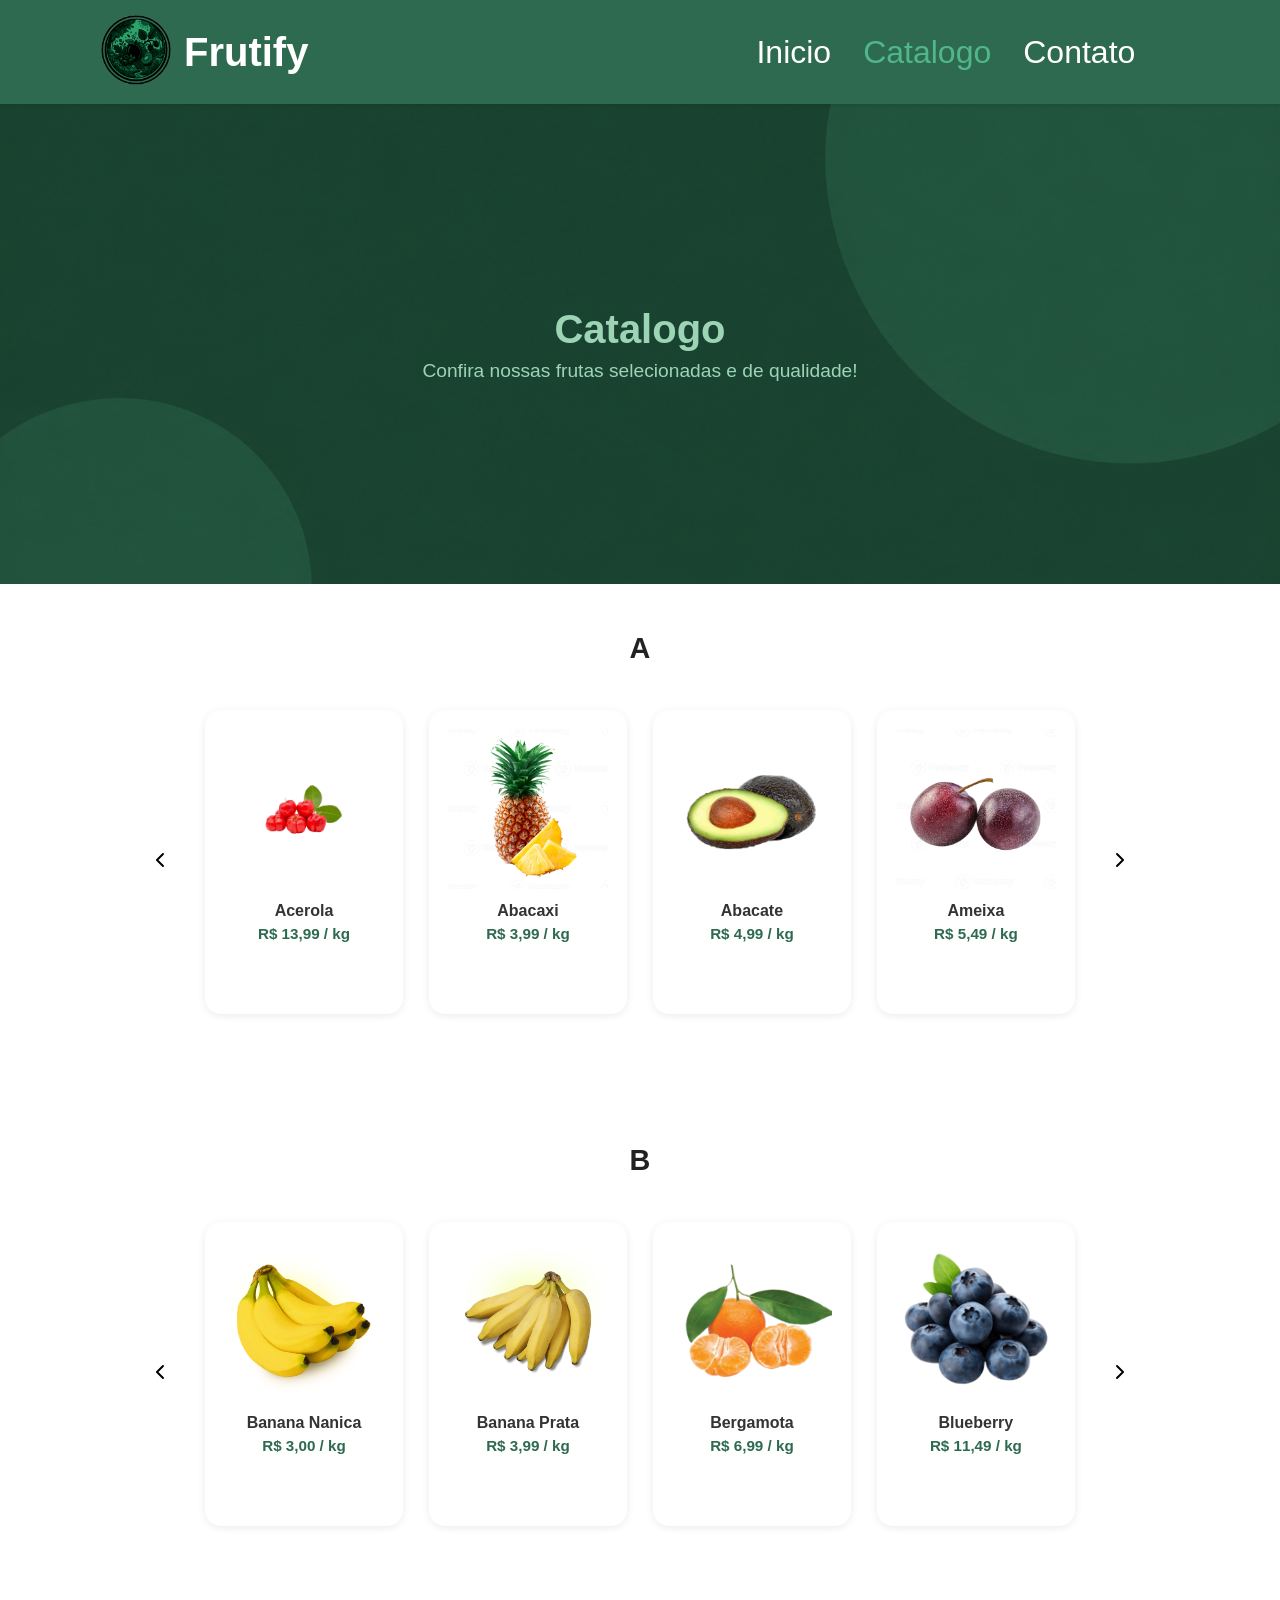
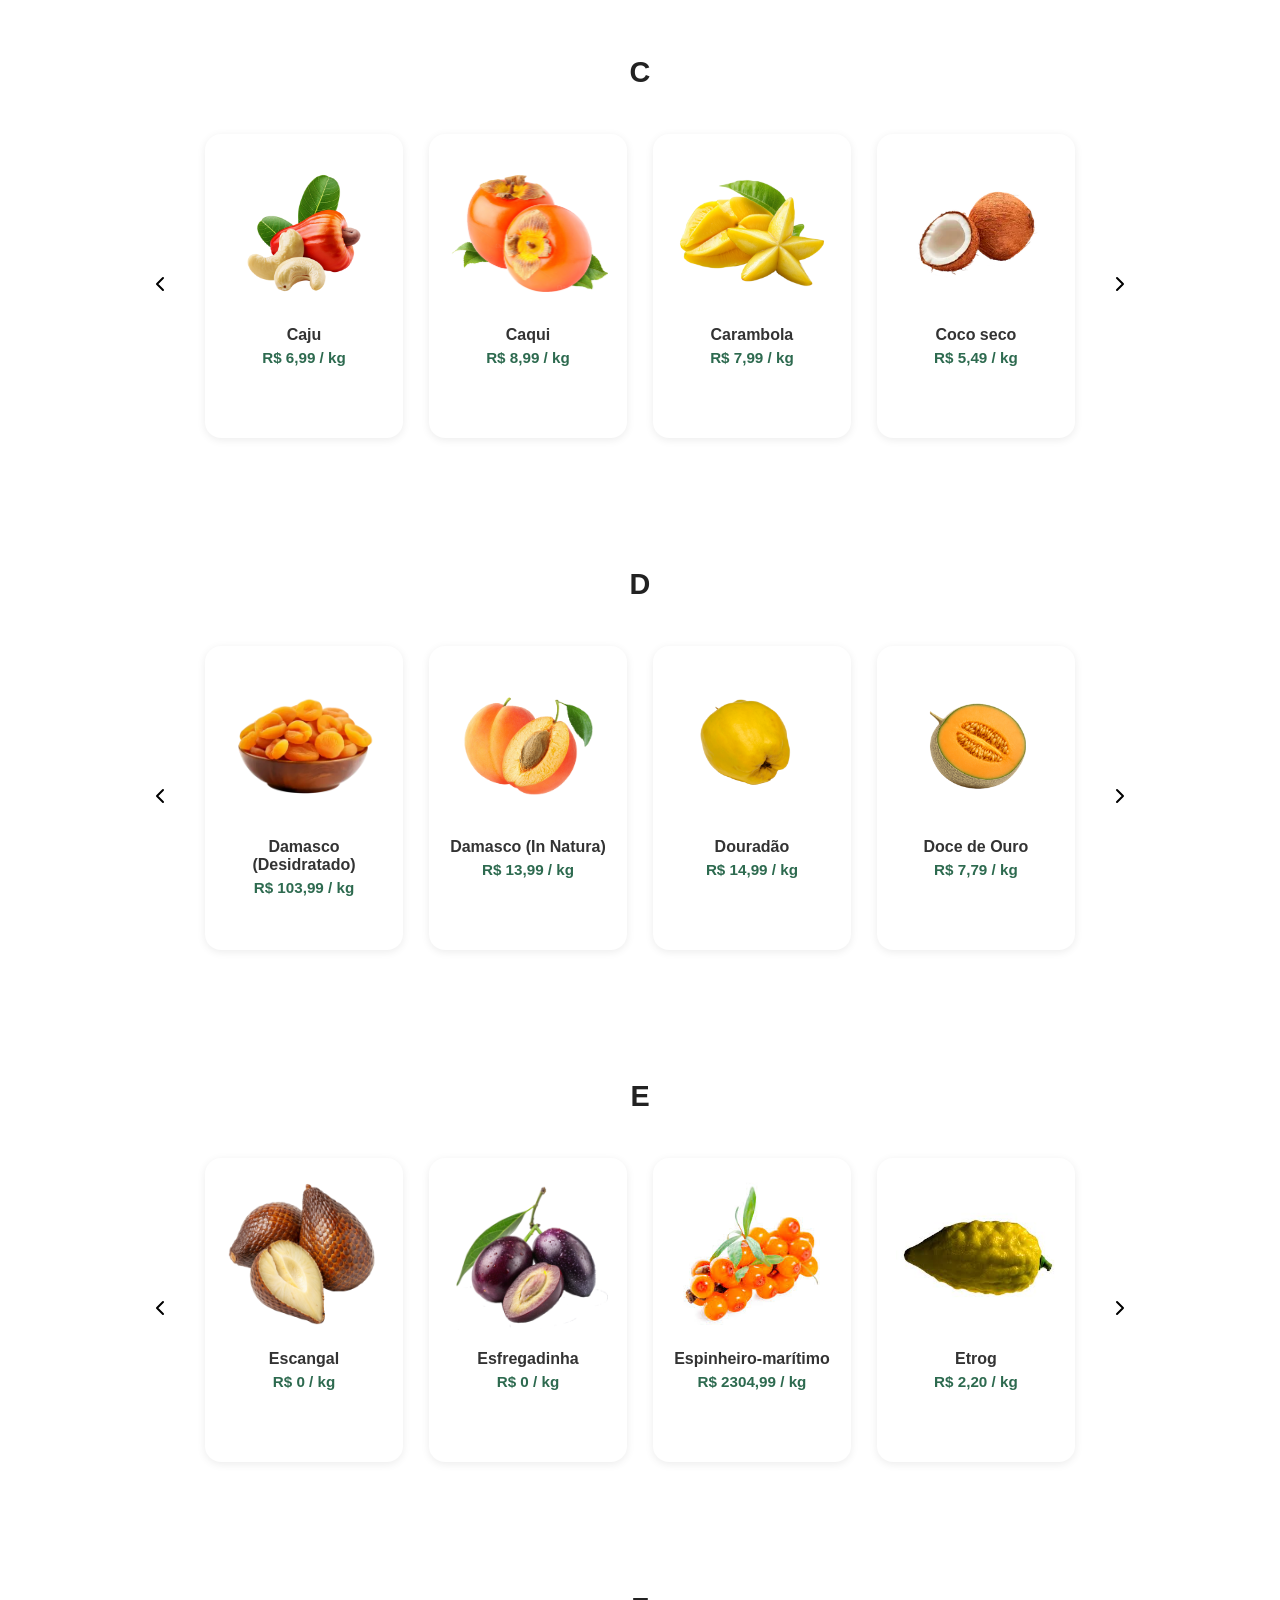
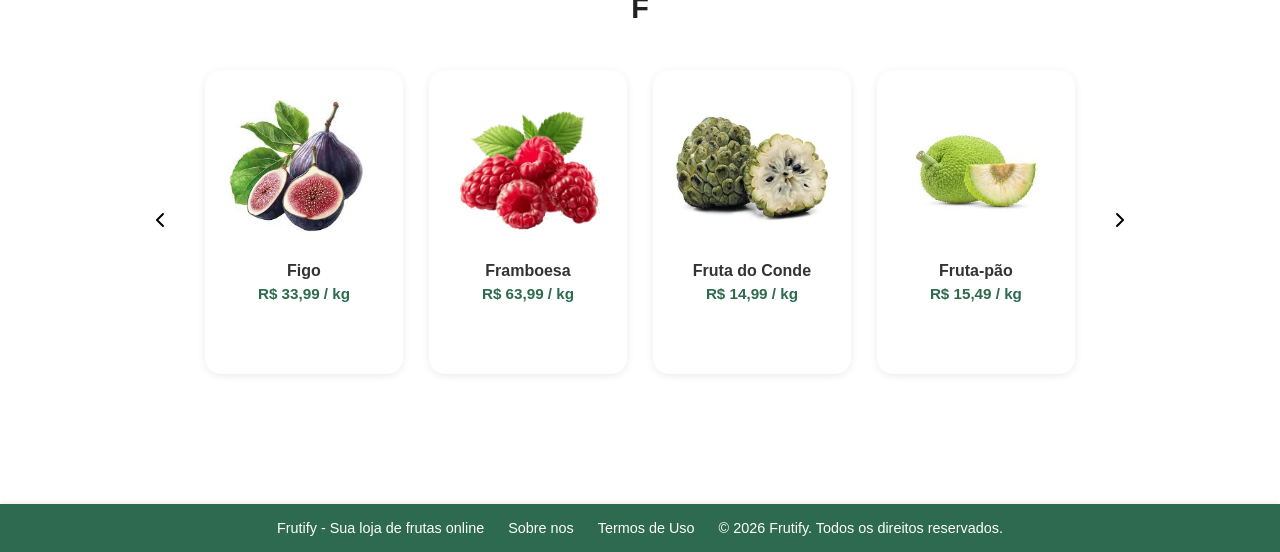
==== .html/catalogo.html @ 080d8f0d "first commit" ====
<!DOCTYPE html>
<html lang="en">

<head>
    <meta charset="UTF-8">
    <meta name="viewport" content="width=device-width, initial-scale=1.0">
    <title> Catalogo</title>
    <link rel="icon" href="/imagens/icon_green_bw_512.png">
    <link rel="stylesheet" href="/.css/style.css">
    <script src="/.js/script2.js" defer></script>
</head>

<body>
    <div class="pai">
        <header class="cabecalho">
            <a href="index.html"> <img src="/imagens/icon_green_bw_512.png" alt="Logo da Frutify" class="logo"></a>
            <p>Frutify</p>
            <ul>
                <li><a href="index.html">Inicio</a></li>
                <li><a href="catalogo.html" class="ativo">Catalogo</a></li>
                <li><a href="contato.html">Contato</a></li>
            </ul>
            <button class="login" onclick="window.location.href='login.html'">Entrar</button>
        </header>
        <main>
            <section class="banner">
                <div class="not-blur">
                    <h1>Catalogo</h1>
                    <p>Confira nossas frutas selecionadas e de qualidade!</p>
                </div>
            </section>

            <section class="destaques">
                <h2>A</h2>
                <div class="controles">
                    <button class="anterior"><svg xmlns="http://www.w3.org/2000/svg" width="24" height="24"
                            viewBox="0 0 24 24" fill="none" stroke="currentColor" stroke-width="2"
                            stroke-linecap="round" stroke-linejoin="round"
                            class="lucide lucide-chevron-left-icon lucide-chevron-left">
                            <path d="m15 18-6-6 6-6" />
                        </svg></button>
                    <div class="janela">
                        <div class="trilho">

                            <div class="produto">
                                <img src="/imagens/acerola.png" alt="Acerola" class="produto-imagem">
                                <h4>Acerola</h4>
                                <p>R$ 13,99 / kg</p>
                            </div>


                            <div class="produto">
                                <img src="/imagens/pineapple-transparent-background-png.png" alt="Abacaxi"
                                    class="produto-imagem">
                                <h4>Abacaxi</h4>
                                <p>R$ 3,99 / kg</p>
                            </div>


                            <div class="produto">
                                <img src="/imagens/avocado-transparent-background-free-png.png" alt="Abacate"
                                    class="produto-imagem">
                                <h4>Abacate</h4>
                                <p>R$ 4,99 / kg</p>
                            </div>
                            <div class="produto">
                                <img src="/imagens/fresh-plum-fruit-pair-isolated-on-transparent-background-png.png"
                                    alt="Ameixa" class="produto-imagem">
                                <h4>Ameixa</h4>
                                <p>R$ 5,49 / kg</p>
                            </div>
                            <div class="produto">
                                <img src="/imagens/cut-out-of-blackberry-fruit-free-png.png" alt="Abacate"
                                    class="produto-imagem">
                                <h4>Amora</h4>
                                <p>R$ 40,99 / kg</p>
                            </div>
                            <div class="produto">
                                <img src="/imagens/ai-generated-pumpkin-halloween-png.png" alt="Abacate"
                                    class="produto-imagem">
                                <h4>Abóbora</h4>
                                <p>R$ 3,99 / kg</p>
                            </div>
                        </div>
                    </div>
                    <button class="proximo"><svg xmlns="http://www.w3.org/2000/svg" width="24" height="24"
                            viewBox="0 0 24 24" fill="none" stroke="currentColor" stroke-width="2"
                            stroke-linecap="round" stroke-linejoin="round"
                            class="lucide lucide-chevron-right-icon lucide-chevron-right">
                            <path d="m9 18 6-6-6-6" />
                        </svg></button>

                </div>
            </section>
            <section class="destaques">
                <h2>B</h2>
                <div class="controles">
                    <button class="anterior"><svg xmlns="http://www.w3.org/2000/svg" width="24" height="24"
                            viewBox="0 0 24 24" fill="none" stroke="currentColor" stroke-width="2"
                            stroke-linecap="round" stroke-linejoin="round"
                            class="lucide lucide-chevron-left-icon lucide-chevron-left">
                            <path d="m15 18-6-6 6-6" />
                        </svg></button>
                    <div class="janela">
                        <div class="trilho">

                            <div class="produto">
                                <img src="/imagens/banana-nanica.png" alt="Banana Nanica" class="produto-imagem">
                                <h4>Banana Nanica</h4>
                                <p>R$ 3,00 / kg</p>
                            </div>


                            <div class="produto">
                                <img src="/imagens/Banana-Prata-1.png" alt="Banana Prata" class="produto-imagem">
                                <h4>Banana Prata</h4>
                                <p>R$ 3,99 / kg</p>
                            </div>


                            <div class="produto">
                                <img src="/imagens/259d0247-bergamotacomumremovebgpreview.png" alt="Bergamota"
                                    class="produto-imagem">
                                <h4>Bergamota</h4>
                                <p>R$ 6,99 / kg</p>
                            </div>
                            <div class="produto">
                                <img src="/imagens/fresh-blueberries-piled-with-green-leaves-on-a-transparent-background-png.png"
                                    alt="Blueberry" class="produto-imagem">
                                <h4>Blueberry</h4>
                                <p>R$ 11,49 / kg</p>
                            </div>
                            <div class="produto">
                                <img src="/imagens/artistic-bacuri-flat-lay-composition-minimalist-png.png" alt="Bacuri"
                                    class="produto-imagem">
                                <h4>Bacuri</h4>
                                <p>R$ 40,99 / kg</p>
                            </div>
                            <div class="produto">
                                <img src="/imagens/macro-buriti-fruit-flat-lay-image-emphasizing-pattern-free-png.png"
                                    alt="Buriti" class="produto-imagem">
                                <h4>Buriti</h4>
                                <p>R$ 20,99 / kg</p>
                            </div>
                        </div>
                    </div>
                    <button class="proximo"><svg xmlns="http://www.w3.org/2000/svg" width="24" height="24"
                            viewBox="0 0 24 24" fill="none" stroke="currentColor" stroke-width="2"
                            stroke-linecap="round" stroke-linejoin="round"
                            class="lucide lucide-chevron-right-icon lucide-chevron-right">
                            <path d="m9 18 6-6-6-6" />
                        </svg></button>

                </div>
            </section>
            <section class="destaques">
                <h2>C</h2>
                <div class="controles">
                    <button class="anterior"><svg xmlns="http://www.w3.org/2000/svg" width="24" height="24"
                            viewBox="0 0 24 24" fill="none" stroke="currentColor" stroke-width="2"
                            stroke-linecap="round" stroke-linejoin="round"
                            class="lucide lucide-chevron-left-icon lucide-chevron-left">
                            <path d="m15 18-6-6 6-6" />
                        </svg></button>
                    <div class="janela">
                        <div class="trilho">

                            <div class="produto">
                                <img src="/imagens/whole-cashew-fruit-with-peeled-cashew-and-leaf-on-transparent-background-free-png.png"
                                    alt="Caju" class="produto-imagem">
                                <h4>Caju</h4>
                                <p>R$ 6,99 / kg</p>
                            </div>


                            <div class="produto">
                                <img src="/imagens/persimmon_PNG9196.png" alt="Caqui" class="produto-imagem">
                                <h4>Caqui</h4>
                                <p>R$ 8,99 / kg</p>
                            </div>


                            <div class="produto">
                                <img src="/imagens/starfruits-also-known-as-carambolas-are-tropical-fruits-free-png.png"
                                    alt="Carambola" class="produto-imagem">
                                <h4>Carambola</h4>
                                <p>R$ 7,99 / kg</p>
                            </div>
                            <div class="produto">
                                <img src="/imagens/coco-seco-inteiro-750g_10424.png" alt="Coco" class="produto-imagem">
                                <h4>Coco seco</h4>
                                <p>R$ 5,49 / kg</p>
                            </div>

                            <div class="produto">
                                <img src="/imagens/ai-generated-ripe-cherries-with-cherries-leaves-on-the-floor-healthy-organic-berry-natural-ingredients-concept-ai-generated-transparent-with-shadow-png.png"
                                    alt="Cereja" class="produto-imagem">
                                <h4>Cereja Importada</h4>
                                <p>R$ 40,99 / kg</p>
                            </div>
                            <div class="produto">
                                <img src="/imagens/a-large-brown-cupuacu-with-a-textured-matte-skin-and-a-fresh-tropical-aroma-png.png"
                                    alt="Cupuaçu" class="produto-imagem">
                                <h4>Cupuaçu</h4>
                                <p>R$ 11,99 / kg</p>
                            </div>
                        </div>
                    </div>
                    <button class="proximo"><svg xmlns="http://www.w3.org/2000/svg" width="24" height="24"
                            viewBox="0 0 24 24" fill="none" stroke="currentColor" stroke-width="2"
                            stroke-linecap="round" stroke-linejoin="round"
                            class="lucide lucide-chevron-right-icon lucide-chevron-right">
                            <path d="m9 18 6-6-6-6" />
                        </svg></button>

                </div>
            </section>
            <section class="destaques">
                <h2>D</h2>
                <div class="controles">
                    <button class="anterior"><svg xmlns="http://www.w3.org/2000/svg" width="24" height="24"
                            viewBox="0 0 24 24" fill="none" stroke="currentColor" stroke-width="2"
                            stroke-linecap="round" stroke-linejoin="round"
                            class="lucide lucide-chevron-left-icon lucide-chevron-left">
                            <path d="m15 18-6-6 6-6" />
                        </svg></button>
                    <div class="janela">
                        <div class="trilho">

                            <div class="produto">
                                <img src="/imagens/pngtree-dried-apricot-in-wood-bowl-png-image_12240002.png"
                                    alt="Damasco" class="produto-imagem">
                                <h4>Damasco (Desidratado)</h4>
                                <p>R$ 103,99 / kg</p>
                            </div>


                            <div class="produto">
                                <img src="/imagens/Apricot-PNG-Photo.png" alt="Damasco" class="produto-imagem">
                                <h4>Damasco (In Natura)</h4>
                                <p>R$ 13,99 / kg</p>
                            </div>


                            <div class="produto">
                                <img src="/imagens/golden-fruit-reveals-its-sweet-aroma-and-unique-texture-in-a-bright-display-of-nature-bounty-png.webp"
                                    alt="Douradão" class="produto-imagem">
                                <h4>Douradão</h4>
                                <p>R$ 14,99 / kg</p>
                            </div>
                            <div class="produto">
                                <img src="/imagens/fresh-cantaloupe-melon-sliced-in-half-isolated-on-transparent-background-png.png"
                                    alt="Doce de Ouro" class="produto-imagem">
                                <h4>Doce de Ouro</h4>
                                <p>R$ 7,79 / kg</p>
                            </div>
                            <div class="produto">
                                <img src="/imagens/frutos-de-dende-cortados-ao-meio-isolados-no-branco_252965-251.png"
                                    alt="Dendê" class="produto-imagem">
                                <h4>Dendê</h4>
                                <p>R$ 20,99 / kg</p>
                            </div>
                            <div class="produto">
                                <img src="/imagens/nice-composition-of-date-fruits-generative-ai-png.png" alt="Date"
                                    class="produto-imagem">
                                <h4>Date (Tâmara)</h4>
                                <p>R$ 63,99 / kg</p>
                            </div>
                        </div>
                    </div>
                    <button class="proximo"><svg xmlns="http://www.w3.org/2000/svg" width="24" height="24"
                            viewBox="0 0 24 24" fill="none" stroke="currentColor" stroke-width="2"
                            stroke-linecap="round" stroke-linejoin="round"
                            class="lucide lucide-chevron-right-icon lucide-chevron-right">
                            <path d="m9 18 6-6-6-6" />
                        </svg></button>

                </div>
            </section>
            <section class="destaques">
                <h2>E</h2>
                <div class="controles">
                    <button class="anterior"><svg xmlns="http://www.w3.org/2000/svg" width="24" height="24"
                            viewBox="0 0 24 24" fill="none" stroke="currentColor" stroke-width="2"
                            stroke-linecap="round" stroke-linejoin="round"
                            class="lucide lucide-chevron-left-icon lucide-chevron-left">
                            <path d="m15 18-6-6 6-6" />
                        </svg></button>
                    <div class="janela">
                        <div class="trilho">

                            <div class="produto">
                                <img src="/imagens/salak-fruit-sliced-and-whole-against-a-white-background_11900245.png"
                                    alt="Escangal" class="produto-imagem">
                                <h4>Escangal</h4>
                                <p>R$ 0 / kg</p>
                            </div>


                            <div class="produto">
                                <img src="/imagens/pngtree-java-plum-fruit-and-slice-png-image_16302872.png"
                                    alt="Esfregadinha" class="produto-imagem">
                                <h4>Esfregadinha</h4>
                                <p>R$ 0 / kg</p>
                            </div>


                            <div class="produto">
                                <img src="/imagens/images.jpeg" alt="Espinheiro-marítimo" class="produto-imagem">
                                <h4>Espinheiro-marítimo</h4>
                                <p>R$ 2304,99 / kg</p>
                            </div>
                            <div class="produto">
                                <img src="/imagens/images (1).jpeg" alt="Etrog" class="produto-imagem">
                                <h4>Etrog</h4>
                                <p>R$ 2,20 / kg</p>
                            </div>
                            <div class="produto">
                                <img src="/imagens/images (2).jpeg" alt="Elderberry" class="produto-imagem">
                                <h4>Elderberry</h4>
                                <p>R$ 420,99 / kg</p>
                            </div>
                            <div class="produto">
                                <img src="/imagens/360_F_474595223_Ww1WCcSkB2soXyS6AsduSoLHlKsFxZoD.jpg" alt="embu"
                                    class="produto-imagem">
                                <h4>Embu</h4>
                                <p>R$ 43,99 / kg</p>
                            </div>
                        </div>
                    </div>
                    <button class="proximo"><svg xmlns="http://www.w3.org/2000/svg" width="24" height="24"
                            viewBox="0 0 24 24" fill="none" stroke="currentColor" stroke-width="2"
                            stroke-linecap="round" stroke-linejoin="round"
                            class="lucide lucide-chevron-right-icon lucide-chevron-right">
                            <path d="m9 18 6-6-6-6" />
                        </svg></button>

                </div>
            </section>
            <section class="destaques">
                <h2>F</h2>
                <div class="controles">
                    <button class="anterior"><svg xmlns="http://www.w3.org/2000/svg" width="24" height="24"
                            viewBox="0 0 24 24" fill="none" stroke="currentColor" stroke-width="2"
                            stroke-linecap="round" stroke-linejoin="round"
                            class="lucide lucide-chevron-left-icon lucide-chevron-left">
                            <path d="m15 18-6-6 6-6" />
                        </svg></button>
                    <div class="janela">
                        <div class="trilho">

                            <div class="produto">
                                <img src="/imagens/images (3).jpeg" alt="Figo" class="produto-imagem">
                                <h4>Figo</h4>
                                <p>R$ 33,99 / kg</p>
                            </div>


                            <div class="produto">
                                <img src="/imagens/raspberry-isolated-on-a-transparent-background-png.png"
                                    alt="Framboesa" class="produto-imagem">
                                <h4>Framboesa</h4>
                                <p>R$ 63,99 / kg</p>
                            </div>


                            <div class="produto">
                                <img src="/imagens/muda_de_fruta_do_conde_com_60cm_feita_de_semente_5073_1_20220412114217.png"
                                    alt="Fruta do Conde" class="produto-imagem">
                                <h4>Fruta do Conde</h4>
                                <p>R$ 14,99 / kg</p>
                            </div>
                            <div class="produto">
                                <img src="/imagens/images (4).jpeg" alt="Fruta-pão" class="produto-imagem">
                                <h4>Fruta-pão</h4>
                                <p>R$ 15,49 / kg</p>
                            </div>
                            <div class="produto">
                                <img src="/imagens/images (5).jpeg" alt="Fisális (Physalis)" class="produto-imagem">
                                <h4>Fisális (Physalis)</h4>
                                <p>R$ 60,99 / kg</p>
                            </div>
                            <div class="produto">
                                <img src="/imagens/images (6).jpeg" alt="Figo-da-Índia" class="produto-imagem">
                                <h4>Figo-da-Índia</h4>
                                <p>R$ 23,99 / kg</p>
                            </div>
                        </div>
                    </div>
                    <button class="proximo"><svg xmlns="http://www.w3.org/2000/svg" width="24" height="24"
                            viewBox="0 0 24 24" fill="none" stroke="currentColor" stroke-width="2"
                            stroke-linecap="round" stroke-linejoin="round"
                            class="lucide lucide-chevron-right-icon lucide-chevron-right">
                            <path d="m9 18 6-6-6-6" />
                        </svg></button>

                </div>
            </section>
        </main>



        <footer class="quebra">
            <li>
                <p>Frutify - Sua loja de frutas online</p>
            </li>
            <a href="sobre.html">
                <li>
                    <p>Sobre nos</p>
                </li>
            </a>
            <a href="#">
                <li>
                    <p>Termos de Uso</p>
                </li>
            </a>
            <li>
                <p>&copy; 2026 Frutify. Todos os direitos reservados.</p>
            </li>
        </footer>
    </div>
</body>

</html>
---- .css/style.css ----
*,
*::before,
*::after {
    box-sizing: border-box;
    margin: 0;
    padding: 0;
}

.cabecalho a.ativo {
    color: #52B788;
    backdrop-filter: blur(5px);
}


body {
    font-family: 'Trebuchet MS', Arial, sans-serif;
}


.pai {
    display: flex;
    flex-direction: column;
    min-height: 100vh;

    background-size: cover;
    position: relative;

}

.dad {
    display: grid;
    grid-template-columns: repeat(auto-fit, minmax(200px, 1fr));
    gap: 1rem;
    width: 100%;
    max-width: auto;
    margin: 2rem auto;
    padding: 0 1rem;
    animation: anima_scroll 5s linear;
    animation-timeline: view();
    animation-range: entry 0% cover 30%;
    transition: transform 0.8s ease, box-shadow 0.8s ease, opacity 0.8s ease;

}

.contato-cards {
    display: grid;
    grid-template-columns: repeat(auto-fit, minmax(200px, 1fr));
    gap: 1rem;
    width: auto;
    max-width: 100%;
    margin: 2rem auto;
    padding: 0 1rem;
}

.card {
    align-items: center;
    background: #fff;
    border-radius: 1rem;
    box-shadow: 0 2px 8px rgba(0, 0, 0, 0.07);
    padding: 1.5rem;
    display: flex;
    flex-direction: column;
    gap: 0.6rem;
    transition: transform 0.2s, box-shadow 0.2s;
    border: 1.5px solid transparent;
}

.card:hover {
    transform: translateY(-4px);
    box-shadow: #2d6a4f 0px 4px 16px;
    border-color: #52B788;
}

.card-icon {
    font-size: 3rem;
}

.card-label {
    font-size: 1.5rem;
    color: #888;
    font-weight: bold;
    text-transform: uppercase;
    letter-spacing: 0.05em;
}

.card-valor {
    font-size: 1.2rem;
    color: #1b4332;
    font-weight: bold;
    text-decoration: none;
}

a.card-valor:hover {
    color: #52B788;
    text-decoration: underline;
}

.card-desc {
    font-size: 1rem;
    color: #666;
    line-height: 1.5;
}

.contato-cards .card:nth-child(1) {
    animation-delay: 0.1s;
}

.contato-info {
    display: flex;
    flex-direction: column;
    align-items: stretch;
    width: auto;
    max-width: 100%;
    background: #fff;
    padding: 2rem;
    border-radius: 1rem;
    margin-bottom: 3rem;
    box-shadow: 0 2px 8px rgba(0, 0, 0, 0.07);
    animation: anima_scroll 5s linear;
    animation-timeline: view();
    animation-range: entry 0% cover 30%;
    transition: transform 0.8s ease, box-shadow 0.8s ease, opacity 0.8s ease;

}

.contato-info h2 {
    font-size: 1.6rem;
    margin-bottom: 1.5rem;
    color: #1b4332;
}

.linha-dupla {
    display: grid;
    grid-template-columns: 1fr 1fr;
    gap: 1rem;
}

.campo {
    display: flex;
    flex-direction: column;
    gap: 0.4rem;
    margin-bottom: 1rem;

}

.campo label {
    font-size: 0.85rem;
    color: #555;
    font-weight: bold;
}

.campo input,
.campo textarea {
    border: 1.5px solid #d0d0d0;
    border-radius: 0.5rem;
    padding: 0.6rem 0.9rem;
    font-size: 0.95rem;
    font-family: 'Trebuchet MS', Arial, sans-serif;
    color: #222;
    background: #fafafa;
    outline: none;
    transition: border-color 0.2s, box-shadow 0.2s;
    resize: vertical;
}

.campo input:focus,
.campo textarea:focus {
    border-color: #52B788;
    box-shadow: 0 0 0 3px rgba(82, 183, 136, 0.18);
    background: #fff;
}

.campo textarea {
    min-height: 110px;
}

.btn-enviar {
    background: linear-gradient(90deg, #2d6a4f, #52B788);
    color: #fff;
    border: none;
    cursor: pointer;
    border-radius: 2rem;
    padding: 0.7rem 2rem;
    font-size: 1rem;
    font-family: inherit;
    font-weight: bold;
    align-self: flex-start;
    transition: all 0.2s;
}

.btn-enviar:hover {
    scale: 1.05;
    box-shadow: 0 4px 12px rgba(45, 106, 79, 0.3);
}

.toast {
    display: none;
    margin-top: 1rem;
    padding: 0.75rem 1rem;
    background: #d8f3dc;
    border: 1.5px solid #52B788;
    border-radius: 0.5rem;
    font-size: 0.9rem;
    color: #1b4332;
}

.toast.visivel {
    display: block;

}

.controles {
    display: flex;
    align-items: center;
    justify-content: center;
    gap: 1rem;
}

.janela {
    overflow: hidden;
    width: min(56rem, 100vw - 5rem);
}

.trilho {
    display: flex;
    transition: transform 0.3s ease;
}

.cabecalho {
    background-color: #2d6a4f;
    box-shadow: 0 2px 4px rgba(0, 0, 0, 0.1);
    width: 100%;
    padding: 0 2rem;
    height: 6.5rem;
    display: flex;
    align-items: center;
    justify-content: flex-start;
    position: sticky;
    top: 0;
    z-index: 100;
}

.cabecalho .logo {
    width: 5rem;
    height: 5rem;
    object-fit: contain;
    margin-left: 4rem;
}

.cabecalho ul,
.cabecalho nav {
    display: flex;
    gap: 2rem;
    margin: 0 28rem;

}

.cabecalho .logo:hover {
    scale: 1;

}

.cabecalho p {
    font-size: 2.5rem;
    color: #ffffff;
    font-weight: bold;
    margin-left: 0.5rem;

}

.cabecalho li {
    list-style: none;
    font-size: 2rem;
    font-family: 'Trebuchet MS', Arial, sans-serif;
    white-space: nowrap;
}

.cabecalho a {
    text-decoration: none;
    color: #ffffff;
    white-space: nowrap;
}

.cabecalho a:hover {
    color: #9dd4b6;

    backdrop-filter: blur(5px);
}

.cabecalho.active a {
    color: #9dd4b6;
    backdrop-filter: blur(5px);
}


#btn-abrir-sobre,
#btn-abrir-termos {
    padding: 12px 24px;
    background-color: #2d6a4f;
    color: white;
    border: none;
    border-radius: 5px;
    cursor: pointer;
    font-size: 0.9rem;
    transition: background 0.3s;
}

#btn-abrir-sobre:hover,
#btn-abrir-termos:hover {
    background-color: #1b4332;
}

#modal-sobre,
#modal-termos {
    position: fixed;
    top: 50%;
    left: 50%;
    transform: translate(-50%, -50%);
    background-color: #ffffff;
    color: #333333;
    border: none;
    border-radius: 10px;
    box-shadow: 0 4px 15px rgba(0, 0, 0, 0.3);
    width: 90%;
    max-width: 500px;
    padding: 0;
    margin: 0;
    max-height: 80vh;
    overflow-y: auto;
}

#modal-sobre::backdrop,
#modal-termos::backdrop {
    background-color: rgba(0, 0, 0, 0.6);
}


.conteudo-modal {
    padding: 30px;
    text-align: center;
    font-family: Arial, sans-serif;
    display: flex;
    flex-direction: column;
    align-items: center;
    gap: 1rem;
}


#modal-sobre .conteudo-modal p,
#modal-termos .conteudo-modal p {
    color: #333333 !important;
    font-size: 15px !important;
    line-height: 1.6 !important;
    margin-bottom: 2rem;
}

#btn-fechar-sobre,
#btn-fechar-termos {
    padding: 10px 20px;
    background-color: #333;
    color: white;
    border: none;
    border-radius: 5px;
    cursor: pointer;
    font-size: 14px;
}

#btn-fechar-sobre:hover,
#btn-fechar-termos:hover {
    background-color: #000;
}

.login {
    background-color: #1b4332;
    color: #fff;
    box-shadow: #d0d0d0 0px 0px 4px;
    border: none;
    cursor: pointer;
    border-radius: 2rem;
    padding: 0.5rem 1.5rem;
    font-size: 1rem;
    font-family: inherit;
    white-space: nowrap;
    height: 2.5rem;
    width: auto;
    flex-shrink: 0;
    margin-left: auto;
}

.login:hover {
    background-color: #000;
    color: white;
    scale: 1.1;
}


main {
    flex: 1;
    display: flex;
    flex-direction: column;
    align-items: center;
    width: 100%;
    margin-top: 0;
}


.banner {
    width: 100%;
    height: 30rem;
    background-color: #1b4332;
    background-size: cover;
    background-position: center;
    display: flex;
    flex-direction: column;
    align-items: center;
    justify-content: center;
    text-align: center;
    padding: 2rem;
    color: #9dd4b6;
    background-image: url(/imagens/banner.png);
    margin-bottom: 3rem;
    background-size: cover;
    position: relative;



}


.banner h1 {
    font-size: 2.5rem;
    margin-bottom: 0.5rem;
}

.banner p {
    font-size: 1.2rem;
    max-width: 600px;
}


.destaques {
    width: 100%;
    height: 29rem;
    margin: 0 auto 3rem auto;
    text-align: center;
    border-radius: 0.1rem;
    animation: anima_scroll 5s linear;
    animation-timeline: view();
    animation-range: entry 0% cover 30%;
    transition: transform 0.8s ease, box-shadow 0.8s ease, opacity 0.8s ease;


}

@keyframes anima_scroll {
    from {
        opacity: 0;
        scale: 0.95;
        transform: translateY(20px);
        filter: blur(10px);


    }


    to {
        opacity: 1;
        scale: 1;
        transform: translateY(0);
        filter: blur(0);


    }
}


.destaques h2 {
    font-size: 1.8rem;
    margin-bottom: 2rem;
    color: #222;
}

.anterior {
    background-color: #ffffff;
    width: 2rem;
    height: 2rem;
    border: none;
    cursor: pointer;
}

.anterior img {
    width: 2rem;
    height: 2rem;
    object-fit: contain;
}

.destaques .produto {
    display: inline-flex;
    flex-direction: column;
    align-items: center;
    background: #fff;
    border-radius: 1rem;
    padding: 1.2rem;
    box-shadow: 0 2px 8px rgba(0, 0, 0, 0.08);
    width: 20rem;
    height: 19rem;
    margin: 0.8rem;
    cursor: pointer;

}

.produto:hover {
    transform: translateY(-4px);
    box-shadow: 0 6px 16px rgba(0, 0, 0, 0.12);
    box-shadow: #2d6a4f 0px 4px 12px;

}

.produto img {
    width: 10rem;
    height: 10rem;
    object-fit: contain;
    margin-bottom: 0.8rem;
    display: block;
}

.produto h4 {
    font-size: 1rem;
    color: #333;
    margin-bottom: 0.3rem;
}

.produto p {
    font-size: 0.95rem;
    color: #2d6a4f;
    font-weight: bold;
}

.proximo {
    background-color: #ffffff;
    width: 2rem;
    height: 2rem;
    border: none;
    cursor: pointer;
}

.proximo img {
    width: 2rem;
    height: 2rem;
    object-fit: contain;
}

.contato-info {
    display: flex;
    flex-direction: column;
    align-items: center;
    width: 100%;
    max-width: 600px;
    background-color: #ffffff;
    padding: 2rem;
    border-radius: 0.5rem;
    margin-bottom: 3rem;
}

.contato-info h2 {
    font-size: 3rem;
    margin-bottom: 1rem;
    color: #222;
}

.contato-info p {
    font-size: 1.8rem;
    color: #333;
    margin-bottom: 1.5rem;
}

.contato-info li {
    font-size: 1.2rem;
    color: #333;
    margin-bottom: 0.8rem;
    list-style: none;
}

.contato-info a {
    color: #000;
    text-decoration: none;
    font-size: 1.2rem;
}

.contato-info a:hover {
    color: #52B788;
    text-decoration: underline;
}

.quebra {
    background-color: #2d6a4f;
    box-shadow: 0 -2px 4px rgba(0, 0, 0, 0.06);
    width: 100%;
    padding: 1rem 2rem;
    display: flex;
    flex-wrap: wrap;
    justify-content: center;
    align-items: center;
    gap: 1.5rem;
    list-style: none;
    margin-top: auto;
}

.quebra li,
.quebra p {
    font-size: 0.9rem;
    color: #ffffff;
    list-style: none;
}

.quebra a {
    text-decoration: none;

    font-size: 0.9rem;
}

.quebra a:hover {
    color: #52B788;
    text-decoration: overline;
}



.produto:nth-child(1) {
    animation-delay: 0.05s;
}

.produto:nth-child(2) {
    animation-delay: 0.15s;
}

.produto:nth-child(3) {
    animation-delay: 0.25s;
}

.produto:nth-child(4) {
    animation-delay: 0.35s;
}

.produto:nth-child(5) {
    animation-delay: 0.45s;
}

.produto:nth-child(6) {
    animation-delay: 0.55s;
}

@media (max-width: 600px) {
    .linha-dupla {
        grid-template-columns: 1fr;
    }
}

@media screen and (max-width: 1024px) {
    .cabecalho {
        height: 5rem;
        padding: 0 1.5rem;
    }

    .cabecalho .logo {
        width: 4rem;
        height: 4rem;
        margin-left: 0.5rem;
    }

    .cabecalho p {
        font-size: 1rem;
    }

    .cabecalho li {
        font-size: 1rem;
        margin-left: auto;
    }

    .banner {
        height: 22rem;
    }

    .banner h1 {
        font-size: 2rem;
    }
}


@media screen and (max-width: 768px) {
    .cabecalho {
        height: 4rem;
        padding: 0 1rem;
    }

    .logo {
        width: 3rem;
        height: 3rem;
    }

    .cabecalho li {
        font-size: 0.85rem;
    }

    .login {
        margin-left: 0;
        font-size: 0.75rem;
        padding: 0.3rem 0.8rem;
        height: auto;
    }

    .janela {
        width: calc(100vw - 6rem);
        /* espaço pros botões de seta */
    }

    .destaques .produto {
        width: calc(100vw - 8rem);
        /* um card por vez na tela */
        height: auto;
        min-height: 14rem;
        margin: 0.4rem;
        flex-shrink: 0;
    }

    .produto img {
        width: 6rem;
        height: 6rem;
    }

    .banner {
        height: 16rem;
        margin-bottom: 2rem;
    }

    .banner h1 {
        font-size: 1.5rem;
    }

    .banner p {
        font-size: 0.95rem;
    }

    .destaques h2 {
        font-size: 1.3rem;
    }

    .quebra {
        gap: 0.8rem;
        padding: 0.8rem 1rem;
    }

    .quebra li,
    .quebra p,
    .quebra a {
        font-size: 0.75rem;
    }
}
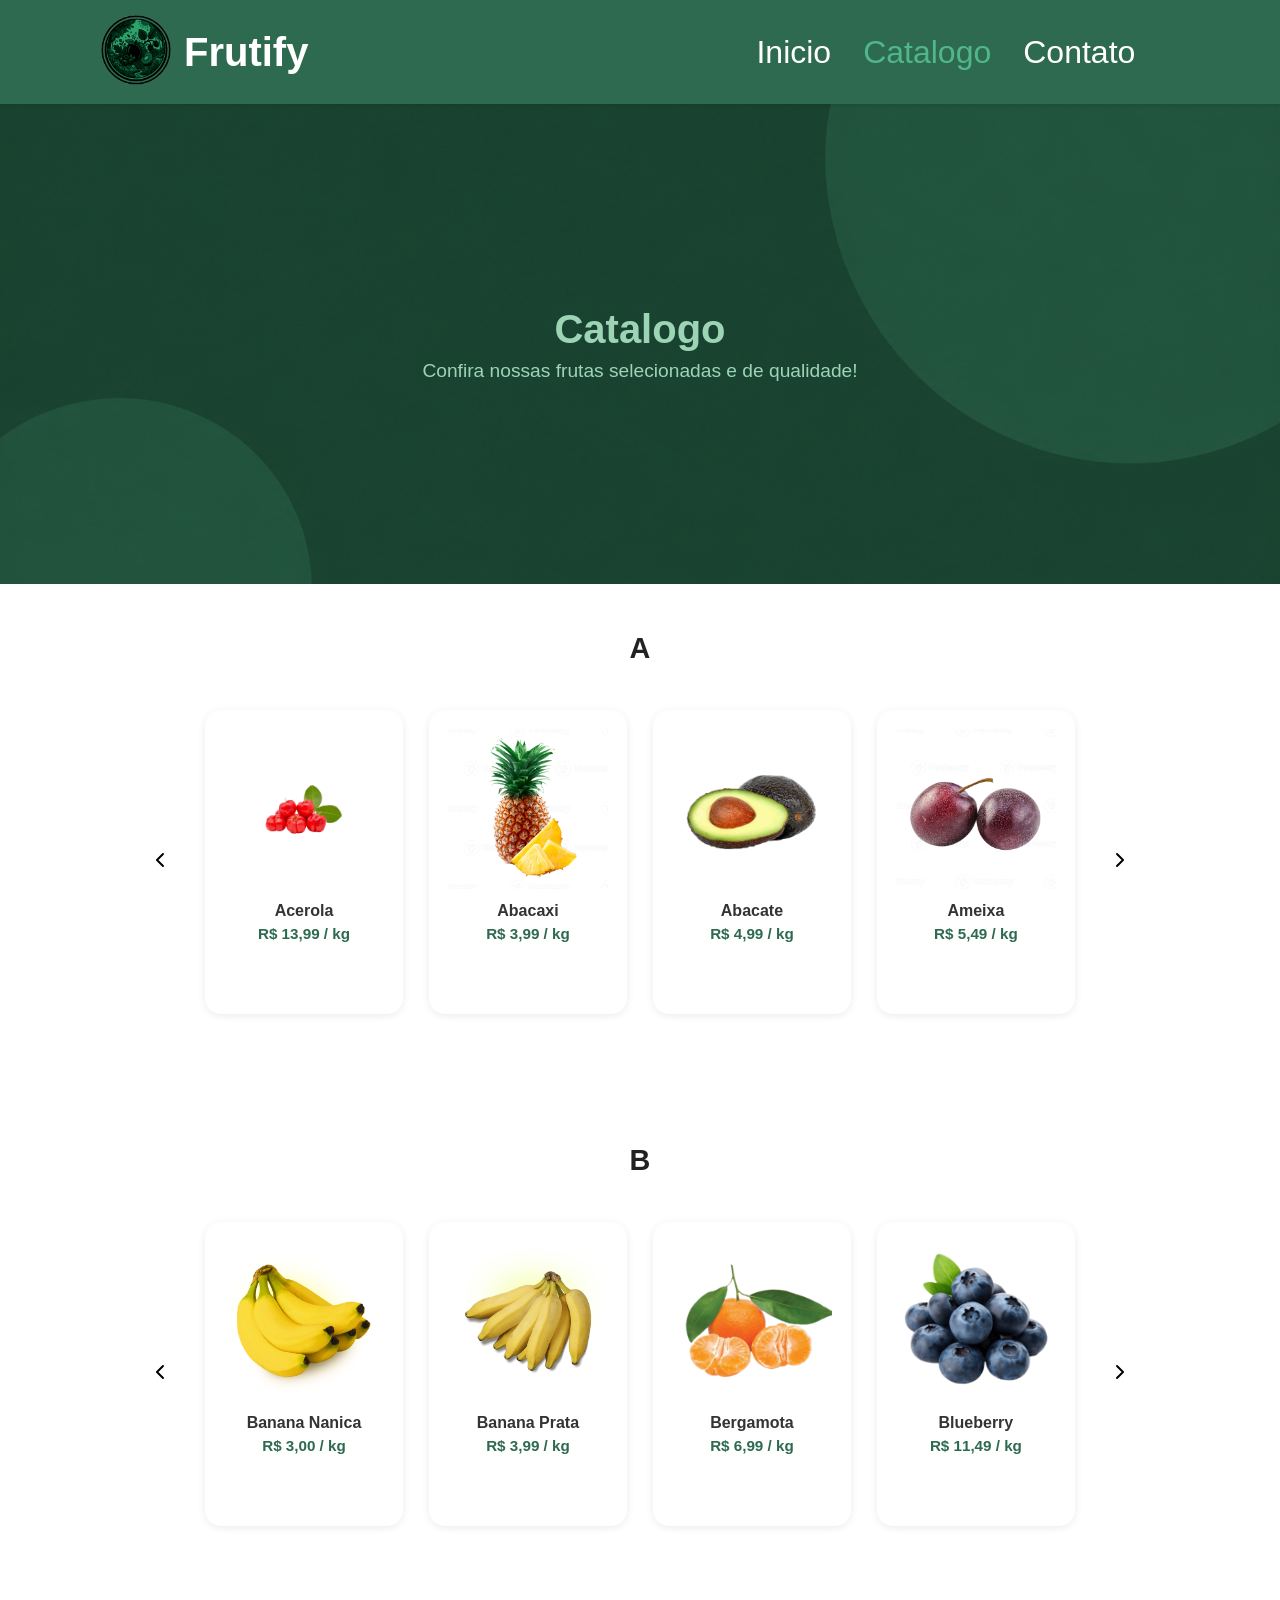
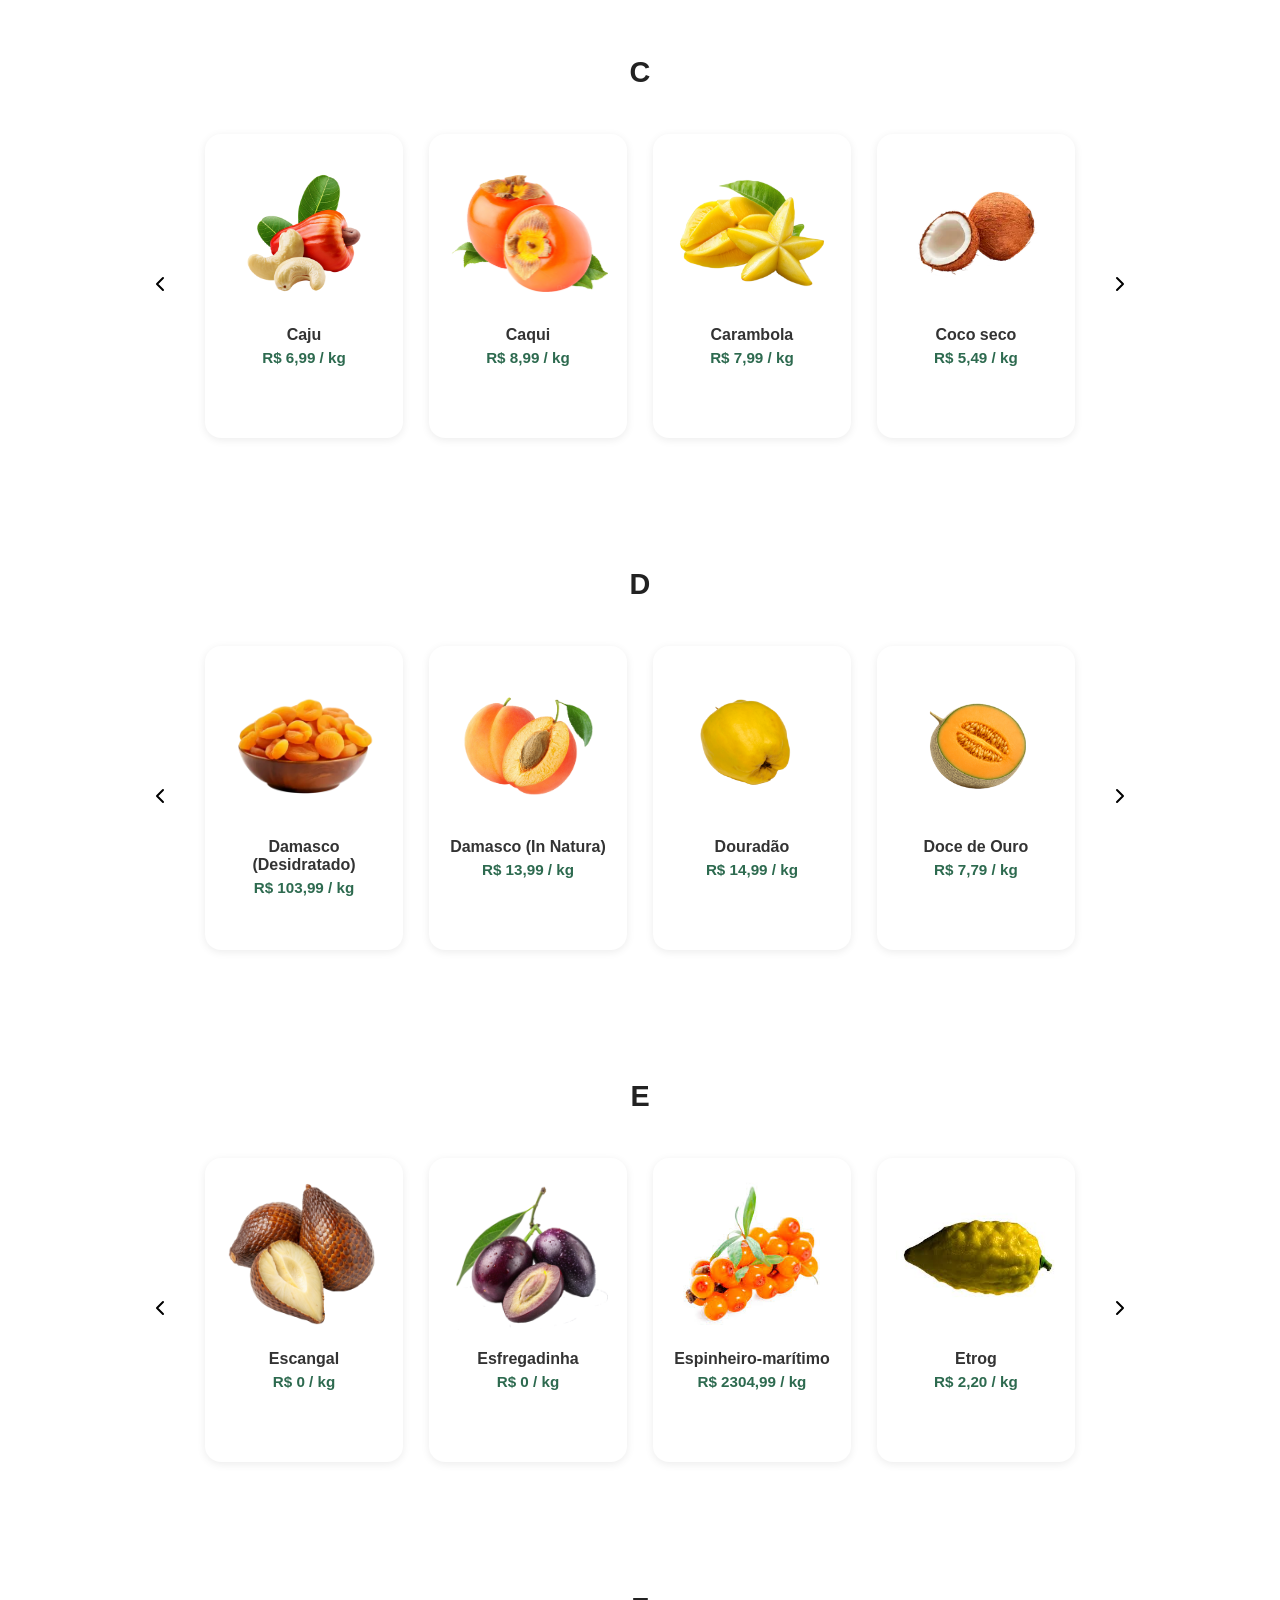
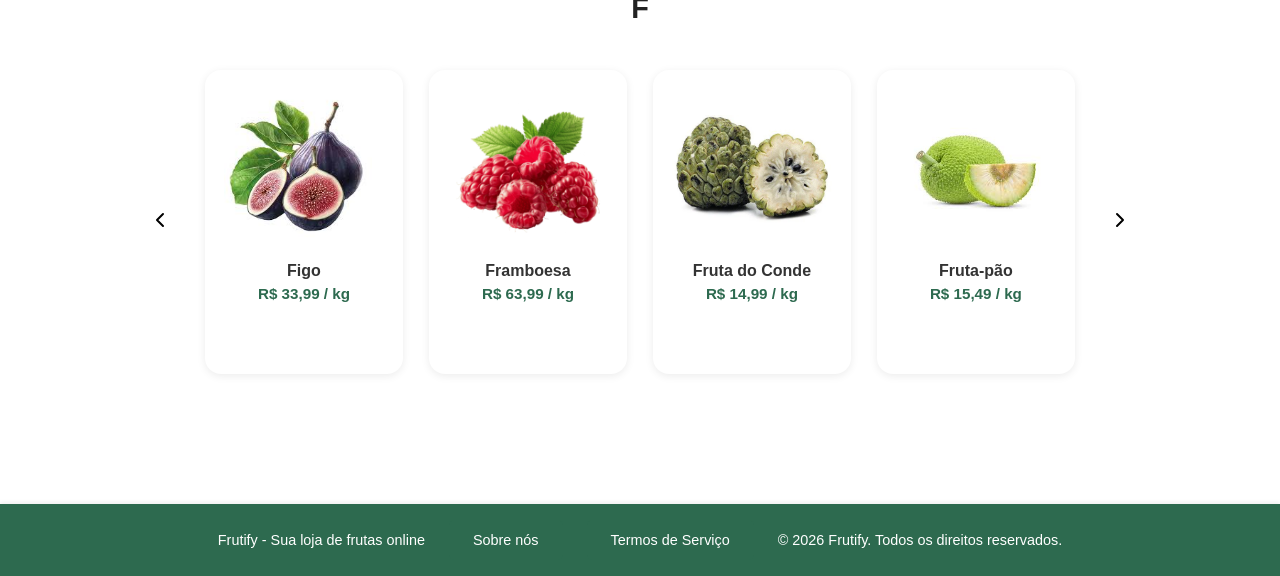
==== commit 4dbed8a3: "correction of terms and about" ====
--- a/.html/catalogo.html
+++ b/.html/catalogo.html
@@ -1,5 +1,5 @@
 <!DOCTYPE html>
-<html lang="en">
+<html lang="pt-br">
 
 <head>
     <meta charset="UTF-8">
@@ -404,20 +404,148 @@
             <li>
                 <p>Frutify - Sua loja de frutas online</p>
             </li>
-            <a href="sobre.html">
-                <li>
-                    <p>Sobre nos</p>
-                </li>
-            </a>
-            <a href="#">
-                <li>
-                    <p>Termos de Uso</p>
-                </li>
-            </a>
+
+            <button id="btn-abrir-sobre">Sobre nós</button>
+            <button id="btn-abrir-termos">Termos de Serviço</button>
             <li>
                 <p>&copy; 2026 Frutify. Todos os direitos reservados.</p>
             </li>
         </footer>
+        <dialog id="modal-sobre">
+            <div class="conteudo-modal">
+                <h2>Sobre nos</h2>
+                <p>
+
+                    Sobre a Frutify
+                    <br>
+                    A Frutify nasceu com um propósito claro: transformar a forma como as pessoas compram, conhecem e
+                    consomem frutas. Mais do que uma loja, somos uma plataforma que conecta qualidade, informação e
+                    praticidade em um só lugar.
+                    <br>
+                    Fundada a partir da percepção de que o mercado tradicional muitas vezes não oferece transparência,
+                    variedade e orientação ao consumidor, a Frutify foi criada para preencher essa lacuna. Nosso
+                    objetivo é proporcionar uma experiência completa, onde cada cliente não apenas adquire produtos
+                    frescos, mas também entende sua origem, benefícios e melhores formas de consumo.
+                    <br>
+                    Trabalhamos diretamente com produtores selecionados, priorizando frutas frescas, sazonais e de alta
+                    qualidade. Essa parceria garante não só um padrão elevado dos nossos produtos, mas também incentiva
+                    a produção local e sustentável.
+                    <br>
+                    Um dos nossos principais diferenciais é o catálogo inteligente. Em nossa plataforma, cada fruta é
+                    apresentada com informações detalhadas, incluindo características, valor nutricional e sugestões de
+                    uso. Isso permite que nossos clientes façam escolhas mais conscientes e descubram novas opções de
+                    forma simples e acessível.
+                    <br>
+                    Além disso, buscamos constantemente inovação e praticidade. A Frutify oferece uma experiência
+                    digital intuitiva, facilitando a navegação, a seleção de produtos e a personalização de pedidos,
+                    sempre com foco na comodidade do cliente.
+                    <br>
+                    Nossa missão é aproximar as pessoas de uma alimentação mais natural, saudável e informada. Já nossa
+                    visão é nos tornar referência no mercado de frutas, unindo tecnologia, qualidade e confiança.
+                    <br>
+                    Na Frutify, acreditamos que cada fruta carrega mais do que sabor — carrega história, saúde e conexão
+                    com a natureza. E é isso que entregamos todos os dias.
+                </p>
+                <button id="btn-fechar-sobre">Fechar</button>
+            </div>
+        </dialog>
+
+        <dialog id="modal-termos">
+            <div class="conteudo-modal">
+                <h2>Termos de Serviço</h2>
+                <p>
+
+                    Última atualização: 20/05/2026
+                    <br>
+                    Bem-vindo à Frutify. Ao acessar ou utilizar nosso site, você concorda com os termos e
+                    condições
+                    abaixo. Recomendamos a leitura atenta deste documento.
+                    <br>
+                    1. Sobre a Frutify
+                    <br>
+                    A Frutify é uma plataforma digital voltada à comercialização e catálogo de frutas,
+                    oferecendo
+                    informações detalhadas sobre produtos, além da possibilidade de compra online.
+                    <br>
+                    2. Aceitação dos Termos
+                    <br>
+                    Ao acessar nosso site, o usuário declara estar de acordo com estes Termos de Serviço e com
+                    todas as
+                    leis e regulamentos aplicáveis. Caso não concorde, recomendamos não utilizar a plataforma.
+                    <br>
+                    3. Uso da Plataforma
+                    <br>
+                    O usuário compromete-se a:
+                    <br>
+                    Utilizar o site de forma legal e ética
+                    Não violar direitos de terceiros
+                    Não tentar acessar áreas restritas sem autorização
+                    Fornecer informações verídicas ao realizar cadastros ou compras
+                    <br>
+                    A Frutify se reserva o direito de suspender ou encerrar contas que violem estas condições.
+                    <br>
+                    4. Produtos e Disponibilidade
+                    <br>
+                    A Frutify trabalha com frutas frescas e sazonais. Por isso:
+                    <br>
+                    A disponibilidade pode variar conforme a época do ano
+                    Os produtos podem apresentar variações naturais de cor, tamanho e formato
+                    Nos reservamos o direito de alterar preços e estoque sem aviso prévio
+                    <br>
+                    5. Pedidos e Pagamentos
+                    <br>
+                    Ao realizar um pedido:
+                    <br>
+                    O usuário concorda em fornecer dados corretos e completos
+                    O pedido só será confirmado após a aprovação do pagamento
+                    A Frutify pode recusar ou cancelar pedidos em caso de inconsistências
+                    6. Entregas
+                    <br>
+                    Os prazos de entrega são estimados e podem variar
+                    O cliente deve garantir que haverá alguém para receber o pedido
+                    Eventuais problemas devem ser comunicados dentro de um prazo razoável
+                    <br>
+                    7. Cancelamentos e Reembolsos
+                    <br>
+                    O cliente pode solicitar cancelamento ou reembolso em casos como:
+                    <br>
+                    Produto entregue em desacordo com o pedido
+                    Problemas de qualidade
+                    <br>
+                    A análise será feita pela equipe da Frutify conforme cada situação.
+                    <br>
+                    8. Propriedade Intelectual
+                    <br>
+                    Todo o conteúdo do site (textos, imagens, logotipo, design) é de propriedade da Frutify e
+                    não pode
+                    ser utilizado sem autorização prévia.
+                    <br>
+                    9. Limitação de Responsabilidade
+                    <br>
+                    A Frutify não se responsabiliza por:
+                    <br>
+                    Problemas decorrentes do uso inadequado da plataforma
+                    Interrupções temporárias do site
+                    Danos indiretos causados ao usuário
+                    <br>
+                    10. Privacidade
+                    <br>
+                    O uso de dados pessoais é tratado conforme nossa Política de Privacidade. Ao utilizar o
+                    site, você
+                    concorda com o uso dessas informações.
+                    <br>
+                    11. Alterações nos Termos
+                    <br>
+                    A Frutify pode atualizar estes Termos de Serviço a qualquer momento. Recomendamos a revisão
+                    periódica desta página.
+                </p>
+                <button id="btn-fechar-termos">Fechar e Aceitar</button>
+
+
+
+
+            </div>
+        </dialog>
     </div>
 </body>
 
